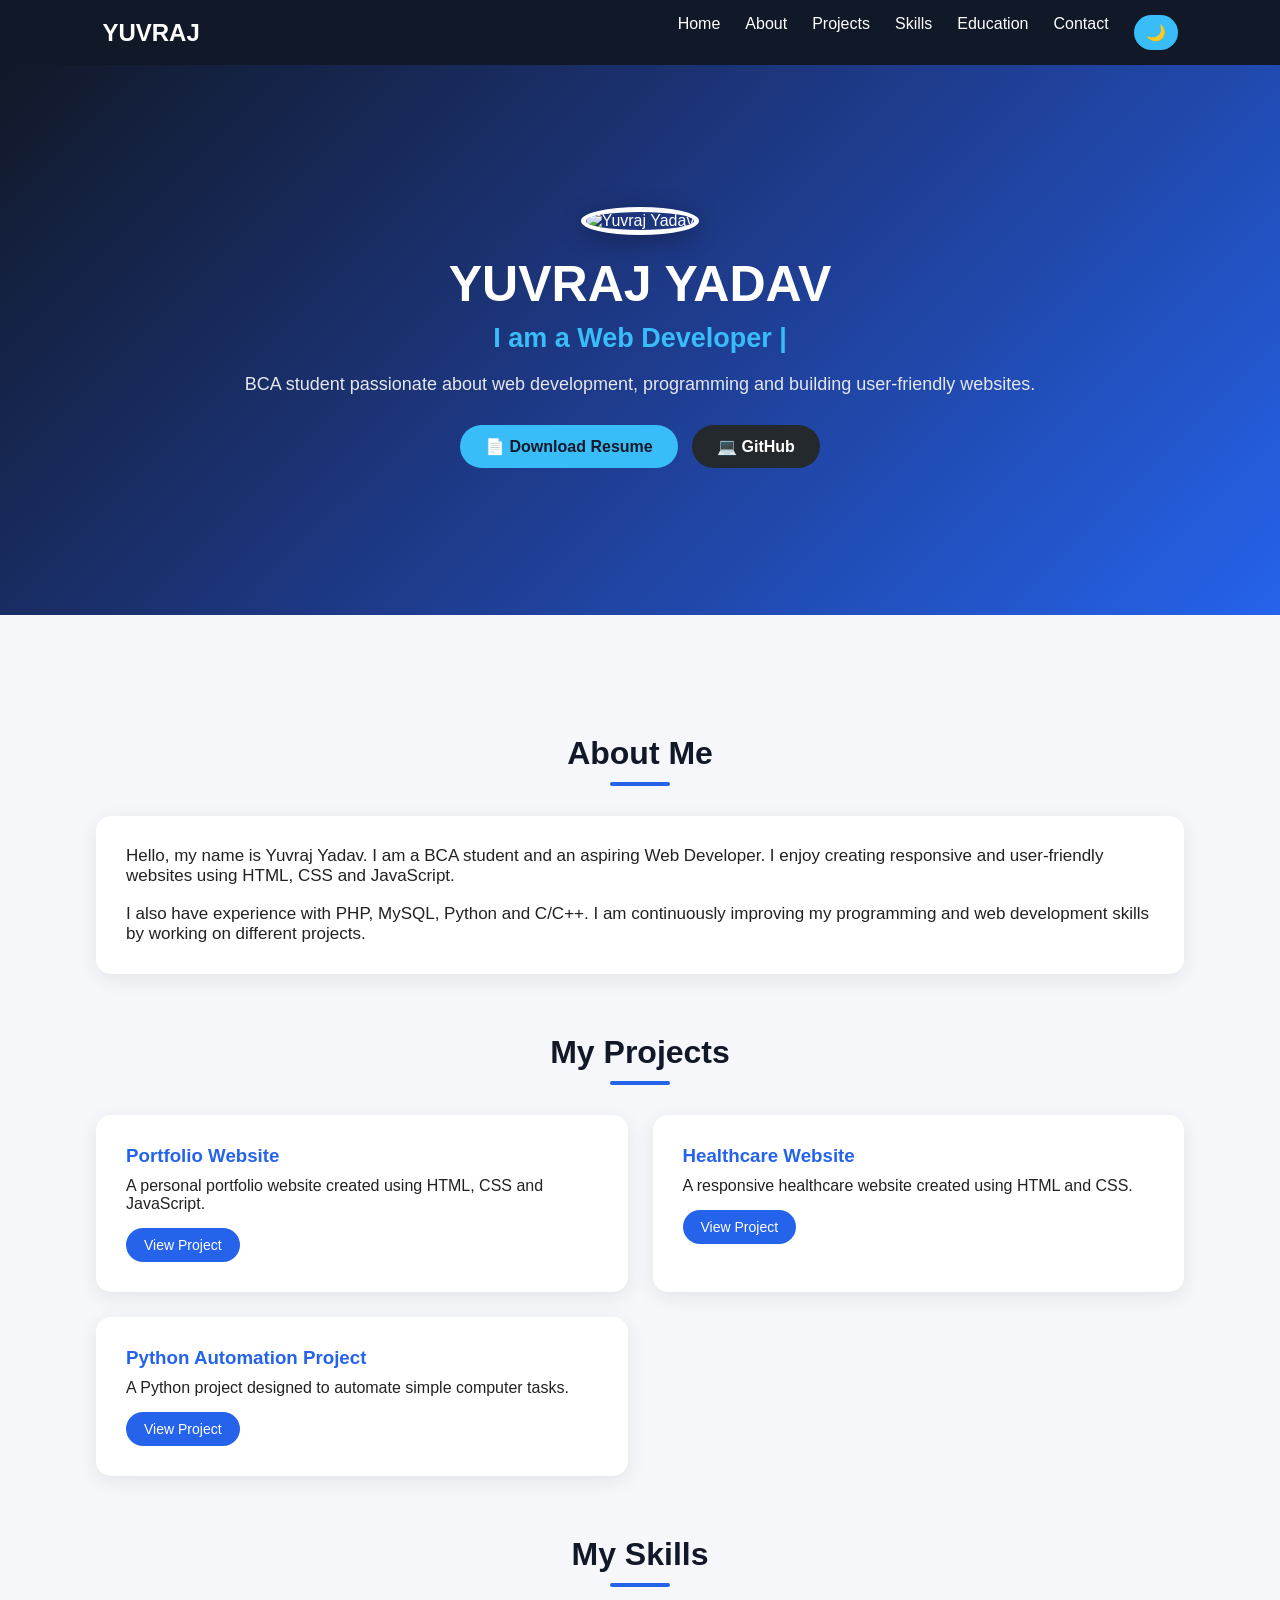
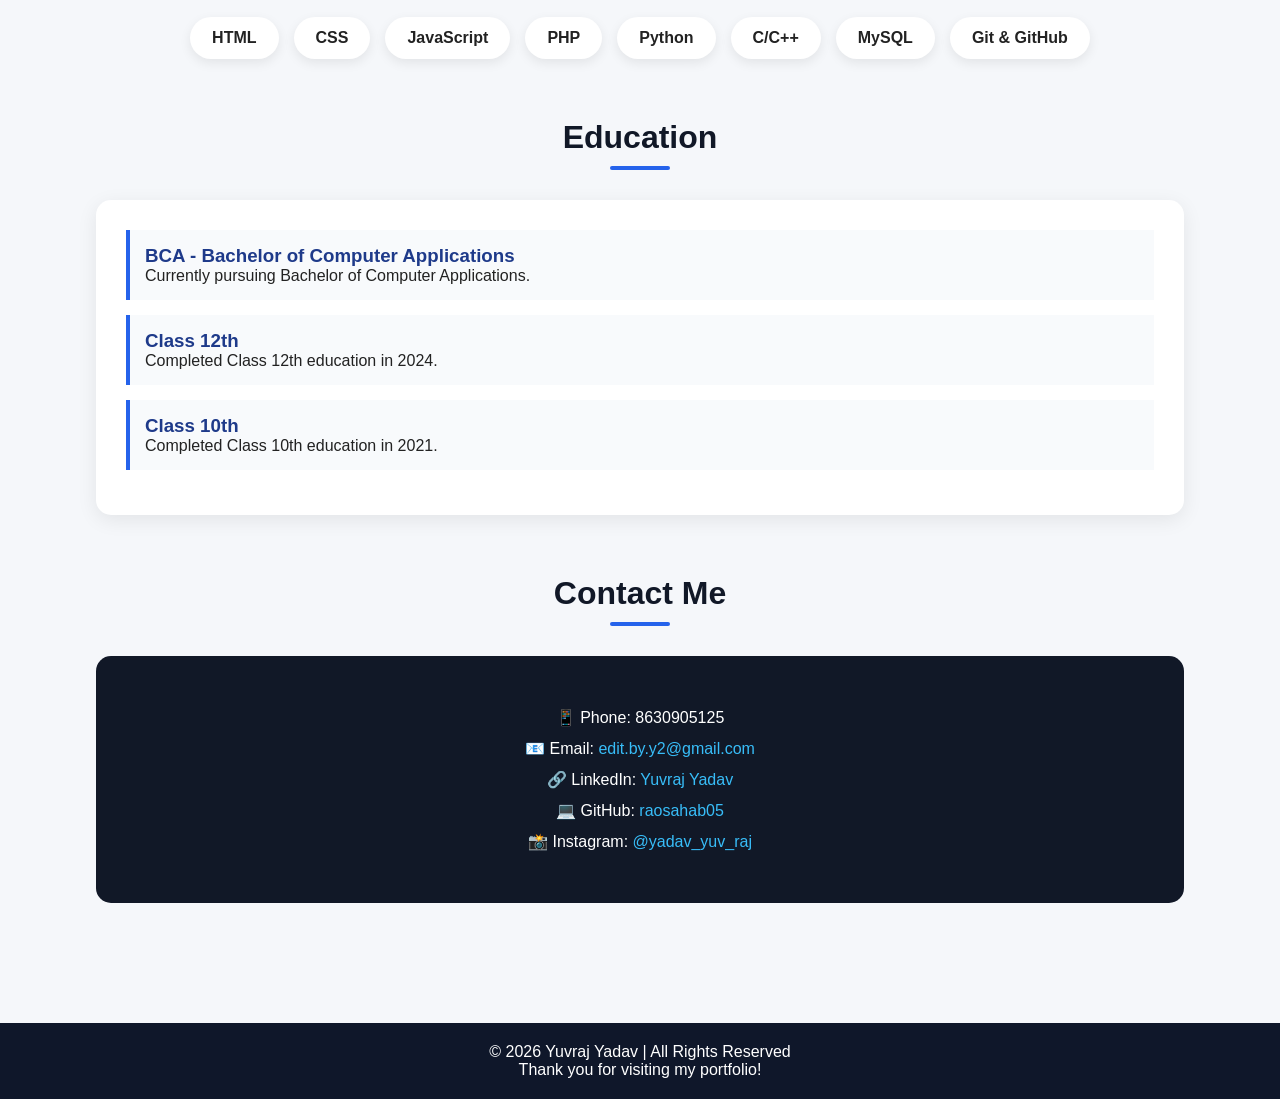
==== Portfolio.html @ 82e4b023 "Add files via upload" ====
<!DOCTYPE html>
<html lang="en">

<head>

    <meta charset="UTF-8">
    <meta name="viewport" content="width=device-width, initial-scale=1.0">
    <title>Yuvraj Yadav | Portfolio</title>
    <style>
        /* ================= BASIC ================= */
        * {
            box-sizing: border-box;
            margin: 0;
            padding: 0;
        }

        html {
            scroll-behavior: smooth;
        }

        body {
            font-family: Arial, Helvetica, sans-serif;
            background-color: #f5f7fa;
            color: #222;
            transition: 0.3s;
        }
        /* ================= DARK MODE ================= */

        body.dark {
            background-color: #111827;
            color: white;
        }

        body.dark .about,
        body.dark .project-card,
        body.dark .education,
        body.dark .skill {
            background-color: #1f2937;
            color: white;
        }

        body.dark .section-title {
            color: white;
        }

        body.dark .education-item {
            background-color: #374151;
        }
        /* ================= NAVBAR ================= */

        nav {
            background-color: #111827;
            color: white;
            padding: 15px 8%;

            display: flex;
            justify-content: space-between;
            align-items: center;

            position: sticky;
            top: 0;
            z-index: 1000;
        }

        .logo {
            font-size: 24px;
            font-weight: bold;
        }

        .nav-links {
            display: flex;
            gap: 25px;
            list-style: none;
        }

        .nav-links a {
            color: white;
            text-decoration: none;
            transition: 0.3s;
        }

        .nav-links a:hover {
            color: #38bdf8;
        }

        #theme-btn {
            background-color: #38bdf8;
            border: none;
            padding: 8px 12px;
            border-radius: 20px;
            cursor: pointer;
            font-size: 16px;
        }

        /* ================= HERO ================= */

        .hero {
            min-height: 550px;
            display: flex;
            justify-content: center;
            align-items: center;
            text-align: center;
            padding: 50px 20px;
            background: linear-gradient(
                135deg,
                #111827,
                #1e3a8a,
                #2563eb
            );

            color: white;
        }

        .hero-content {
            max-width: 800px;
        }

        /* PROFILE PHOTO */

        .profile-img {
            width: 180px;
            height: 180px;
            object-fit:cover;
            border-radius: 50%;
            border: 5px solid rgb(255, 255, 255);
            margin-bottom: 20px;
            box-shadow: 0 5px 25px rgba(0, 0, 0, 0.3);
        }


        .hero h1 {
            font-size: 50px;
            margin-bottom: 10px;
        }

        .hero h2 {
            font-size: 27px;
            color: #38bdf8;
            margin-bottom: 20px;
        }

        .hero p {
            font-size: 18px;
            color: #e5e7eb;
        }
        /* TYPING EFFECT */

        #typing {
            color: #38bdf8;
        }
        #cursor {
            color: #38bdf8;
            animation: blink 0.7s infinite;
        }

        @keyframes blink {

            0% {
                opacity: 1;
            }

            50% {
                opacity: 0;
            }

            100% {
                opacity: 1;
            }

        }
        /* BUTTONS */

        .buttons {
            margin-top: 25px;
        }

        .btn {
            display: inline-block;
            padding: 12px 25px;
            margin: 5px;
            background-color: #38bdf8;
            color: #111827;
            text-decoration: none;
            border-radius: 25px;
            font-weight: bold;
            transition: 0.3s;
        }

        .btn:hover {
            background-color: white;
            transform: translateY(-3px);
        }

        .github-btn {
            background-color: #24292e;
            color: white;
        }
        /* ================= MAIN ================= */

        main {
            width: 85%;
            max-width: 1100px;
            margin: auto;
            padding: 60px 0;
        }
        /* ================= SECTION ================= */

        section {
            margin-bottom: 60px;
        }

        .section-title {
            text-align: center;
            font-size: 32px;
            margin-bottom: 30px;
            color: #111827;
        }

        .section-title::after {
            content: "";
            display: block;
            width: 60px;
            height: 4px;
            background-color: #2563eb;
            margin: 10px auto;
            border-radius: 5px;
        }
        /* ================= ABOUT ================= */

        .about {
            background-color: white;

            padding: 30px;

            border-radius: 15px;

            box-shadow: 0 5px 20px rgba(0, 0, 0, 0.08);

            transition: 0.3s;
        }

        .about p {
            font-size: 17px;
        }
        /* ================= PROJECTS ================= */

        .project-container {

            display: grid;
            grid-template-columns: repeat(2, 1fr);
            gap: 25px;
        }

        .project-card {

            background-color: white;
            padding: 30px;
            border-radius: 15px;
            box-shadow: 0 5px 20px rgba(0, 0, 0, 0.08);
            transition: 0.3s;
        }

        .project-card:hover {
            transform: translateY(-8px);
            box-shadow: 0 10px 25px rgba(0, 0, 0, 0.15);
        }

        .project-card h3 {
            color: #2563eb;
            margin-bottom: 10px;
        }

        .project-btn {
            display: inline-block;
            margin-top: 15px;
            padding: 9px 18px;
            background-color: #2563eb;
            color: white;
            text-decoration: none;
            border-radius: 20px;
            font-size: 14px;
        }

        .project-btn:hover {
            background-color: #1d4ed8;
        }


        /* ================= SKILLS ================= */

        .skills {
            display: flex;
            flex-wrap: wrap;
            justify-content: center;
            gap: 15px;
        }

        .skill {

            background-color: white;

            padding: 12px 22px;

            border-radius: 25px;

            box-shadow: 0 4px 12px rgba(0, 0, 0, 0.08);

            font-weight: bold;

            transition: 0.3s;
        }

        .skill:hover {

            background-color: #2563eb;

            color: white;

            transform: scale(1.05);
        }


        /* ================= EDUCATION ================= */

        .education {

            background-color: white;

            padding: 30px;

            border-radius: 15px;

            box-shadow: 0 5px 20px rgba(0, 0, 0, 0.08);
        }

        .education-item {

            padding: 15px;

            border-left: 4px solid #2563eb;

            margin-bottom: 15px;

            background-color: #f8fafc;
        }

        .education-item h3 {

            color: #1e3a8a;
        }


        /* ================= CONTACT ================= */

        .contact {

            background-color: #111827;

            color: white;

            padding: 40px;

            border-radius: 15px;

            text-align: center;
        }

        .contact p {

            margin: 12px 0;
        }

        .contact a {

            color: #38bdf8;

            text-decoration: none;
        }


        /* ================= FOOTER ================= */

        footer {

            background-color: #0f172a;

            color: white;

            text-align: center;

            padding: 20px;
        }


        /* ================= MOBILE ================= */

        @media (max-width: 700px) {

            nav {

                flex-direction: column;

                gap: 15px;
            }

            .nav-links {

                flex-wrap: wrap;

                justify-content: center;

                gap: 12px;
            }

            .hero h1 {

                font-size: 38px;
            }

            .hero h2 {

                font-size: 22px;
            }

            .project-container {

                grid-template-columns: 1fr;
            }

            main {

                width: 90%;
            }

        }

    </style>

</head>


<body>


    <!-- ================= NAVBAR ================= -->

    <nav>

        <div class="logo">
            YUVRAJ
        </div>

        <ul class="nav-links">

            <li>
                <a href="#home">Home</a>
            </li>

            <li>
                <a href="#about">About</a>
            </li>

            <li>
                <a href="#projects">Projects</a>
            </li>

            <li>
                <a href="#skills">Skills</a>
            </li>

            <li>
                <a href="#education">Education</a>
            </li>

            <li>
                <a href="#contact">Contact</a>
            </li>

            <li>
                <button id="theme-btn" onclick="changeTheme()">
                    🌙
                </button>
            </li>

        </ul>

    </nav>

    <!-- ================= HERO ================= -->

    <section class="hero" id="home">

        <div class="hero-content">


            <!-- PROFILE PHOTO -->

            <img
                src="profile.jpeg"
                alt="Yuvraj Yadav"
                class="profile-img"
            >

            <h1>
                YUVRAJ YADAV
            </h1>


            <!-- TYPING EFFECT -->

            <h2>
                I am a
                <span id="typing"></span>
                <span id="cursor">|</span>
            </h2>


            <p>

                BCA student passionate about web development,
                programming and building user-friendly websites.

            </p>


            <!-- BUTTONS -->

            <div class="buttons">

                <a href="Yuvraj_ATS_Resume.pdf"
                   download
                   class="btn">

                    📄 Download Resume

                </a>


                <a
                    href="https://github.com/raosahab05"
                    target="_blank"
                    class="btn github-btn">

                    💻 GitHub

                </a>

            </div>

        </div>

    </section>

    <main>


        <!-- ================= ABOUT ================= -->

        <section id="about">

            <h2 class="section-title">
                About Me
            </h2>

            <div class="about">

                <p>

                    Hello, my name is Yuvraj Yadav.
                    I am a BCA student and an aspiring Web Developer.

                    I enjoy creating responsive and user-friendly
                    websites using HTML, CSS and JavaScript.

                </p>

                <br>

                <p>

                    I also have experience with PHP, MySQL,
                    Python and C/C++. I am continuously improving
                    my programming and web development skills
                    by working on different projects.

                </p>

            </div>

        </section>



        <!-- ================= PROJECTS ================= -->

        <section id="projects">

            <h2 class="section-title">
                My Projects
            </h2>


            <div class="project-container">


                <!-- PROJECT 1 -->

                <div class="project-card">

                    <h3>
                        Portfolio Website
                    </h3>

                    <p>

                        A personal portfolio website created
                        using HTML, CSS and JavaScript.

                    </p>

                    <a
                        href="#"
                        class="project-btn">

                        View Project

                    </a>

                </div>

                <!-- PROJECT 2 -->

                <div class="project-card">

                    <h3>
                        Healthcare Website
                    </h3>

                    <p>

                        A responsive healthcare website created
                        using HTML and CSS.

                    </p>

                    <a
                        href="#"
                        class="project-btn">

                        View Project

                    </a>

                </div>

                <!-- PROJECT 3 -->

                <div class="project-card">

                    <h3>
                        Python Automation Project
                    </h3>

                    <p>

                        A Python project designed to automate
                        simple computer tasks.

                    </p>

                    <a
                        href="#"
                        class="project-btn">

                        View Project

                    </a>

                </div>

            </div>

        </section>

        <!-- ================= SKILLS ================= -->

        <section id="skills">

            <h2 class="section-title">
                My Skills
            </h2>

            <div class="skills">

                <div class="skill">
                    HTML
                </div>

                <div class="skill">
                    CSS
                </div>

                <div class="skill">
                    JavaScript
                </div>

                <div class="skill">
                    PHP
                </div>

                <div class="skill">
                    Python
                </div>

                <div class="skill">
                    C/C++
                </div>

                <div class="skill">
                    MySQL
                </div>

                <div class="skill">
                    Git & GitHub
                </div>

            </div>

        </section>

        <!-- ================= EDUCATION ================= -->

        <section id="education">

            <h2 class="section-title">
                Education
            </h2>

            <div class="education">


                <div class="education-item">

                    <h3>
                        BCA - Bachelor of Computer Applications
                    </h3>

                    <p>
                        Currently pursuing Bachelor of Computer Applications.
                    </p>

                </div>


                <div class="education-item">

                    <h3>
                        Class 12th
                    </h3>

                    <p>
                        Completed Class 12th education in 2024.
                    </p>

                </div>

                <div class="education-item">

                    <h3>
                        Class 10th
                    </h3>

                    <p>
                        Completed Class 10th education in 2021.
                    </p>

                </div>

            </div>

        </section>

        <!-- ================= CONTACT ================= -->

        <section id="contact">

            <h2 class="section-title">
                Contact Me
            </h2>


            <div class="contact">

                <p>
                    📱 Phone:
                    8630905125
                </p>


                <p>

                    📧 Email:

                    <a href="mailto:edit.by.y2@gmail.com">

                        edit.by.y2@gmail.com

                    </a>

                </p>


                <p>

                    🔗 LinkedIn:

                    <a
                        href="https://www.linkedin.com/in/yuvraj-yadav-483111361/"
                        target="_blank">

                        Yuvraj Yadav

                    </a>

                </p>


                <p>

                    💻 GitHub:

                    <a
                        href="https://github.com/raosahab05"
                        target="_blank">

                        raosahab05

                    </a>

                </p>

                <p>

                    📸 Instagram:

                    <a
                        href="https://www.instagram.com/yadav_yuv_raj/"
                        target="_blank">

                        @yadav_yuv_raj

                    </a>

                </p>

            </div>

        </section>

    </main>

    <!-- ================= FOOTER ================= -->

    <footer>

        <p>
            © 2026 Yuvraj Yadav | All Rights Reserved
        </p>

        <p>
            Thank you for visiting my portfolio!
        </p>

    </footer>

    <!-- ================= JAVASCRIPT ================= -->

    <script>

        /* ---------- TYPING EFFECT ---------- */
        const words = [
            "Web Developer",
            "Frontend Developer",
            "BCA Student",
            "Programmer"
        ];

        let wordIndex = 0;
        let charIndex = 0;
        let deleting = false;
        function typeEffect() 
        {
            const typing = document.getElementById("typing");
            const currentWord = words[wordIndex];
            if (deleting) {
                typing.textContent =
                    currentWord.substring(0, charIndex - 1);

                charIndex--;
            } else {
                typing.textContent =
                    currentWord.substring(0, charIndex + 1);
                charIndex++;
            }
            let speed = deleting ? 70 : 120;
            if (!deleting && charIndex === currentWord.length) {
                speed = 1500;
                deleting = true;
            }
            else if (deleting && charIndex === 0) {
                deleting = false;
                wordIndex++;
                if (wordIndex === words.length) {
                    wordIndex = 0;
                }
                speed = 500;
            }
            setTimeout(typeEffect, speed);
        }

        typeEffect();
        /* ---------- DARK / LIGHT MODE ---------- */
        function changeTheme() {
            document.body.classList.toggle("dark");

            const button =
                document.getElementById("theme-btn");
            if (document.body.classList.contains("dark")) {
                button.innerHTML = "☀️";
            }
            else {
                button.innerHTML = "🌙";
            }
        }
    </script>
</body>
</html>
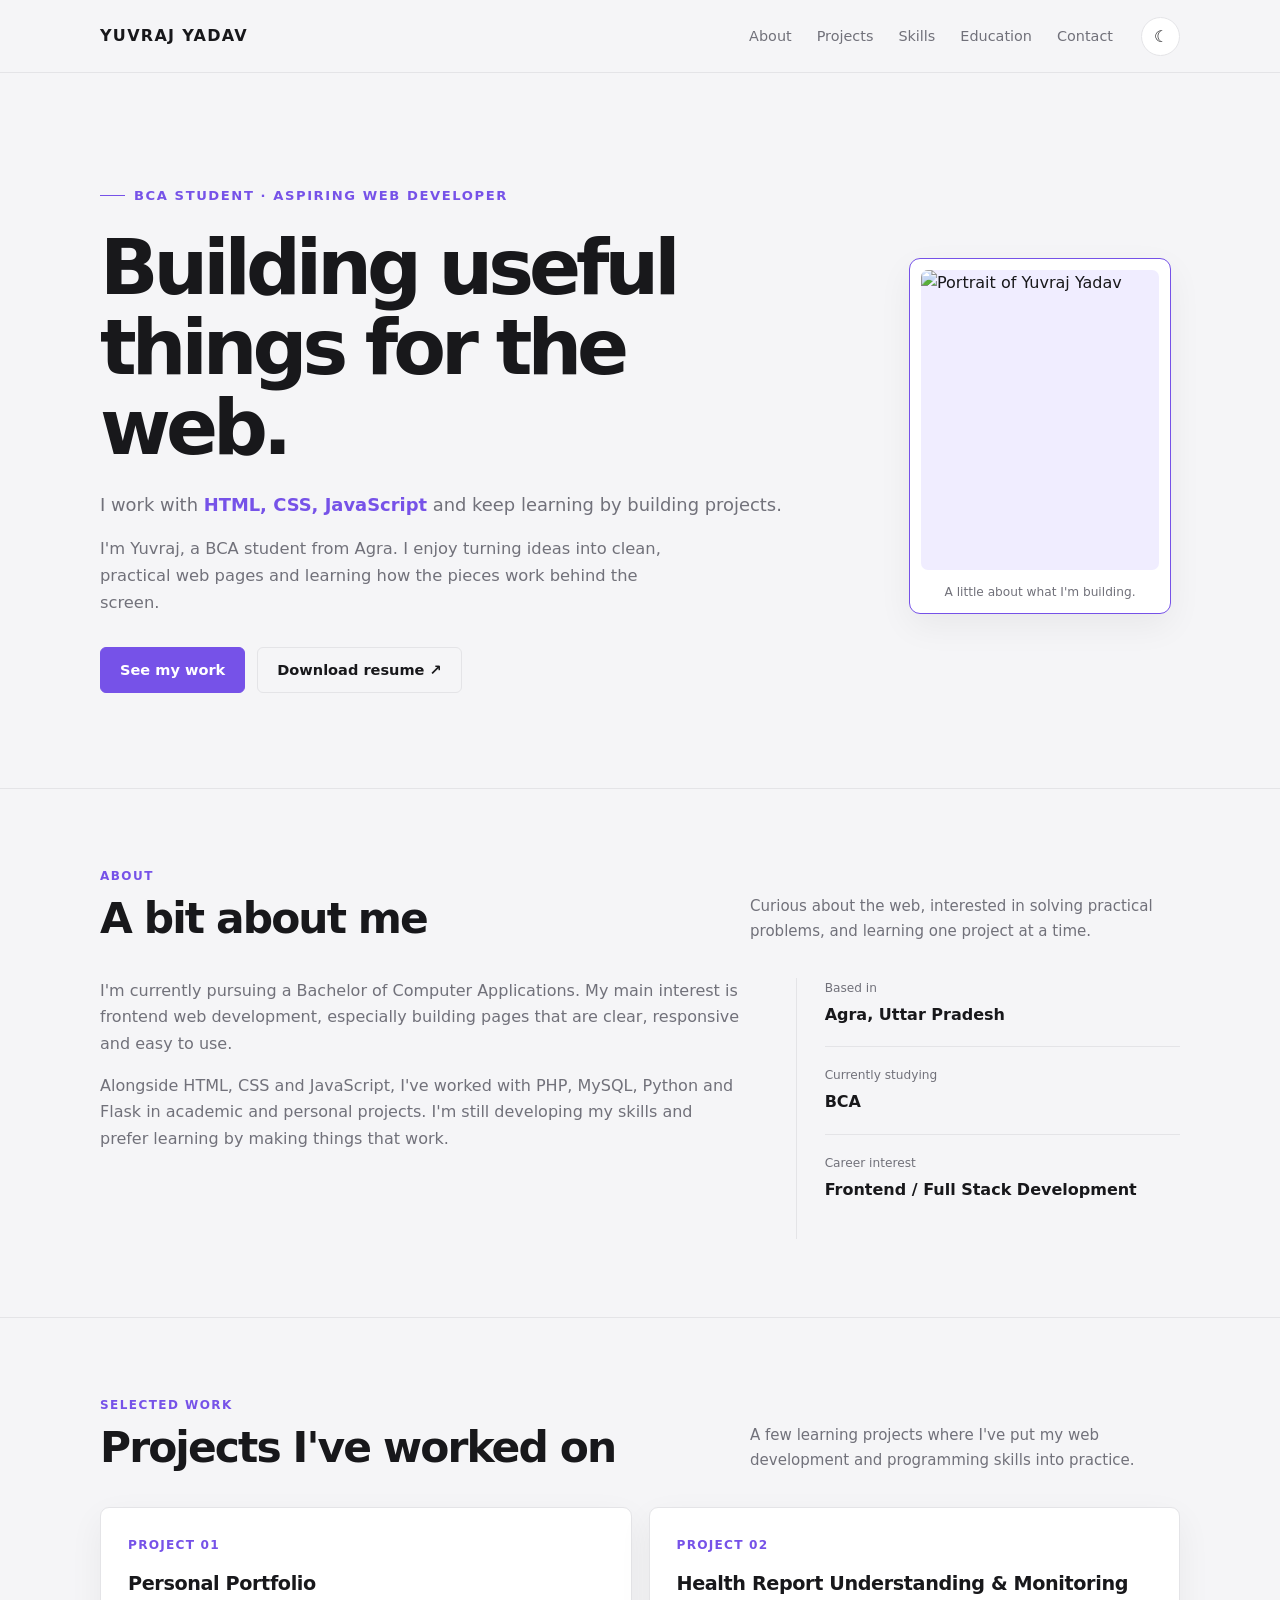
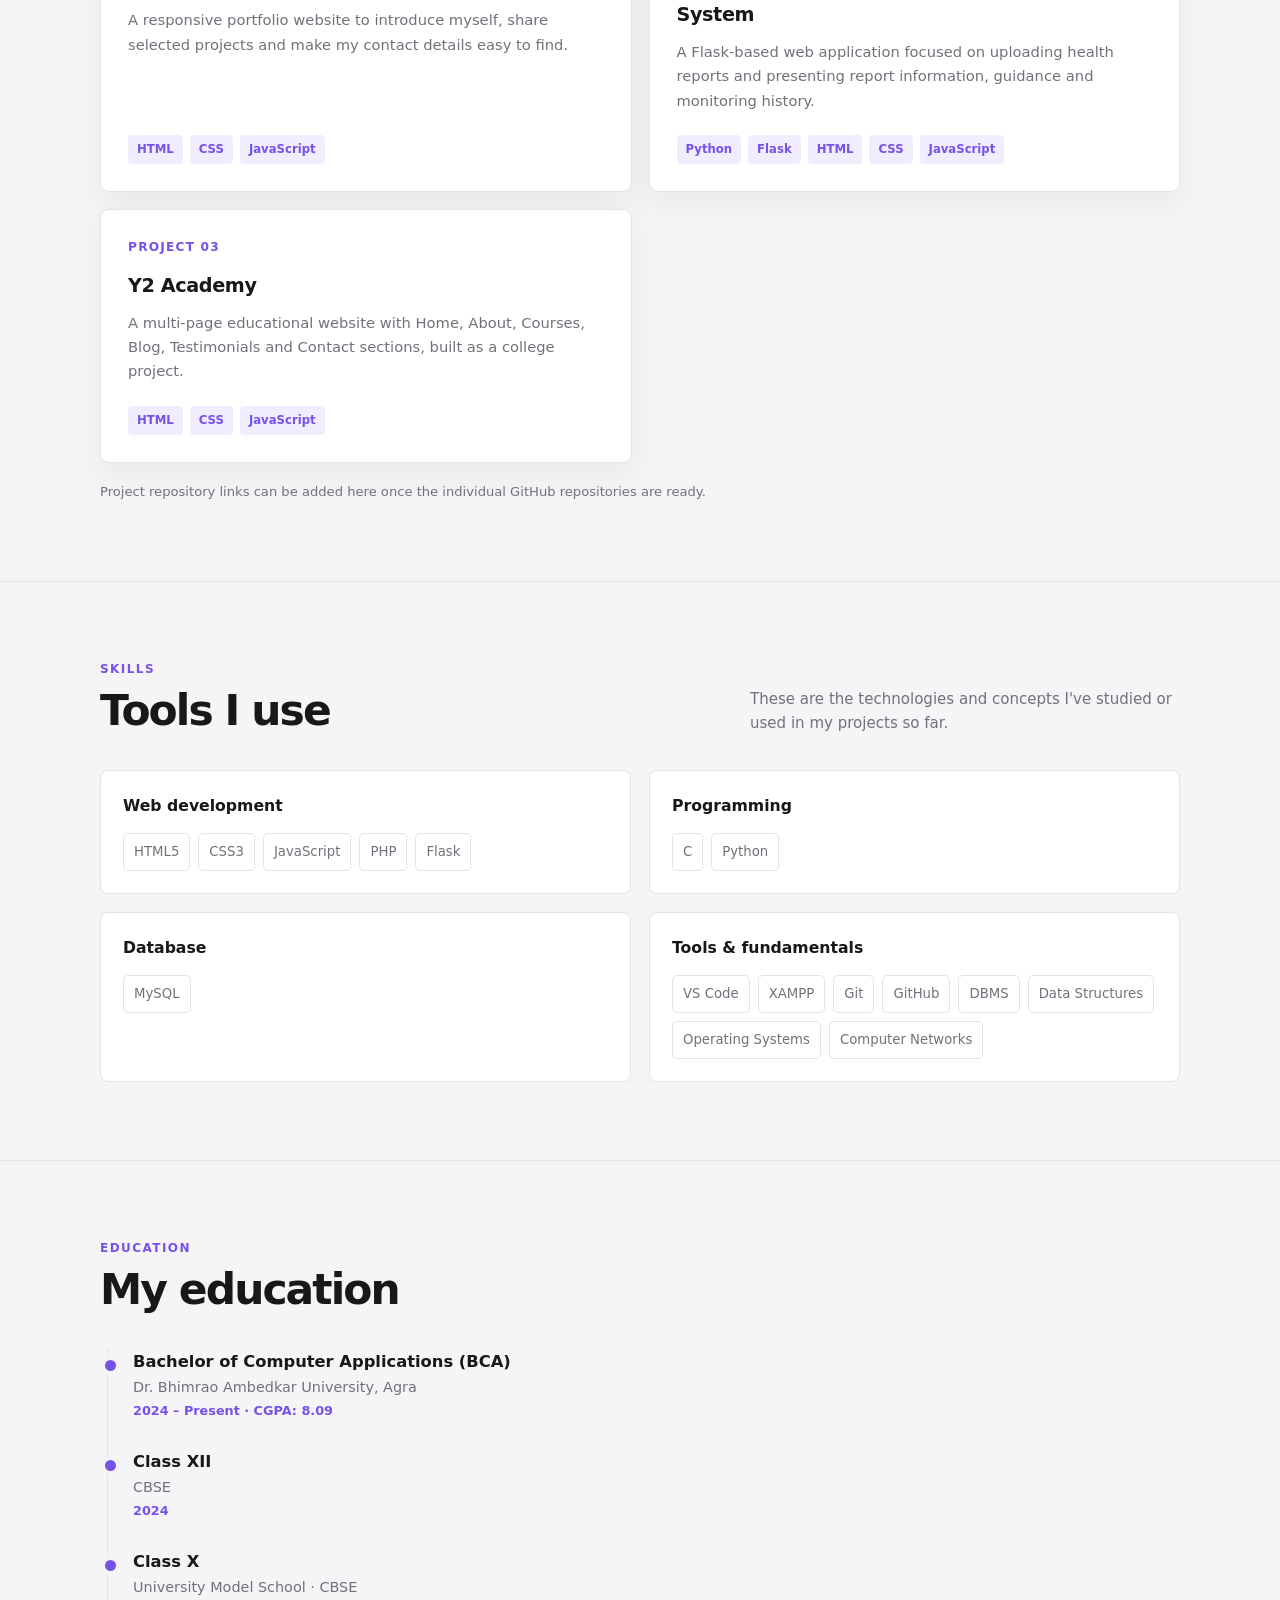
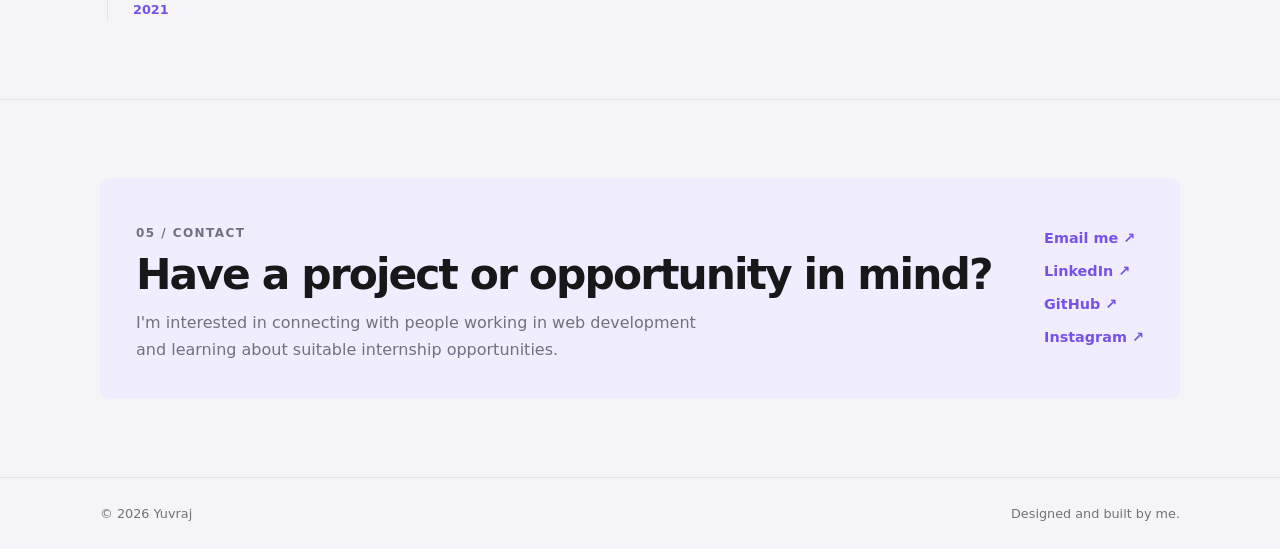
==== commit e07abe21: "Update index.html" ====
--- a/Portfolio.html
+++ b/Portfolio.html
@@ -1,937 +1,393 @@
 <!DOCTYPE html>
 <html lang="en">
-
 <head>
-
-    <meta charset="UTF-8">
-    <meta name="viewport" content="width=device-width, initial-scale=1.0">
-    <title>Yuvraj Yadav | Portfolio</title>
-    <style>
-        /* ================= BASIC ================= */
-        * {
-            box-sizing: border-box;
-            margin: 0;
-            padding: 0;
-        }
-
-        html {
-            scroll-behavior: smooth;
-        }
-
-        body {
-            font-family: Arial, Helvetica, sans-serif;
-            background-color: #f5f7fa;
-            color: #222;
-            transition: 0.3s;
-        }
-        /* ================= DARK MODE ================= */
-
-        body.dark {
-            background-color: #111827;
-            color: white;
-        }
-
-        body.dark .about,
-        body.dark .project-card,
-        body.dark .education,
-        body.dark .skill {
-            background-color: #1f2937;
-            color: white;
-        }
-
-        body.dark .section-title {
-            color: white;
-        }
-
-        body.dark .education-item {
-            background-color: #374151;
-        }
-        /* ================= NAVBAR ================= */
-
-        nav {
-            background-color: #111827;
-            color: white;
-            padding: 15px 8%;
-
-            display: flex;
-            justify-content: space-between;
-            align-items: center;
-
-            position: sticky;
-            top: 0;
-            z-index: 1000;
-        }
-
-        .logo {
-            font-size: 24px;
-            font-weight: bold;
-        }
-
-        .nav-links {
-            display: flex;
-            gap: 25px;
-            list-style: none;
-        }
-
-        .nav-links a {
-            color: white;
-            text-decoration: none;
-            transition: 0.3s;
-        }
-
-        .nav-links a:hover {
-            color: #38bdf8;
-        }
-
-        #theme-btn {
-            background-color: #38bdf8;
-            border: none;
-            padding: 8px 12px;
-            border-radius: 20px;
-            cursor: pointer;
-            font-size: 16px;
-        }
-
-        /* ================= HERO ================= */
-
-        .hero {
-            min-height: 550px;
-            display: flex;
-            justify-content: center;
-            align-items: center;
-            text-align: center;
-            padding: 50px 20px;
-            background: linear-gradient(
-                135deg,
-                #111827,
-                #1e3a8a,
-                #2563eb
-            );
-
-            color: white;
-        }
-
-        .hero-content {
-            max-width: 800px;
-        }
-
-        /* PROFILE PHOTO */
-
-        .profile-img {
-            width: 180px;
-            height: 180px;
-            object-fit:cover;
-            border-radius: 50%;
-            border: 5px solid rgb(255, 255, 255);
-            margin-bottom: 20px;
-            box-shadow: 0 5px 25px rgba(0, 0, 0, 0.3);
-        }
-
-
-        .hero h1 {
-            font-size: 50px;
-            margin-bottom: 10px;
-        }
-
-        .hero h2 {
-            font-size: 27px;
-            color: #38bdf8;
-            margin-bottom: 20px;
-        }
-
-        .hero p {
-            font-size: 18px;
-            color: #e5e7eb;
-        }
-        /* TYPING EFFECT */
-
-        #typing {
-            color: #38bdf8;
-        }
-        #cursor {
-            color: #38bdf8;
-            animation: blink 0.7s infinite;
-        }
-
-        @keyframes blink {
-
-            0% {
-                opacity: 1;
-            }
-
-            50% {
-                opacity: 0;
-            }
-
-            100% {
-                opacity: 1;
-            }
-
-        }
-        /* BUTTONS */
-
-        .buttons {
-            margin-top: 25px;
-        }
-
-        .btn {
-            display: inline-block;
-            padding: 12px 25px;
-            margin: 5px;
-            background-color: #38bdf8;
-            color: #111827;
-            text-decoration: none;
-            border-radius: 25px;
-            font-weight: bold;
-            transition: 0.3s;
-        }
-
-        .btn:hover {
-            background-color: white;
-            transform: translateY(-3px);
-        }
-
-        .github-btn {
-            background-color: #24292e;
-            color: white;
-        }
-        /* ================= MAIN ================= */
-
-        main {
-            width: 85%;
-            max-width: 1100px;
-            margin: auto;
-            padding: 60px 0;
-        }
-        /* ================= SECTION ================= */
-
-        section {
-            margin-bottom: 60px;
-        }
-
-        .section-title {
-            text-align: center;
-            font-size: 32px;
-            margin-bottom: 30px;
-            color: #111827;
-        }
-
-        .section-title::after {
-            content: "";
-            display: block;
-            width: 60px;
-            height: 4px;
-            background-color: #2563eb;
-            margin: 10px auto;
-            border-radius: 5px;
-        }
-        /* ================= ABOUT ================= */
-
-        .about {
-            background-color: white;
-
-            padding: 30px;
-
-            border-radius: 15px;
-
-            box-shadow: 0 5px 20px rgba(0, 0, 0, 0.08);
-
-            transition: 0.3s;
-        }
-
-        .about p {
-            font-size: 17px;
-        }
-        /* ================= PROJECTS ================= */
-
-        .project-container {
-
-            display: grid;
-            grid-template-columns: repeat(2, 1fr);
-            gap: 25px;
-        }
-
-        .project-card {
-
-            background-color: white;
-            padding: 30px;
-            border-radius: 15px;
-            box-shadow: 0 5px 20px rgba(0, 0, 0, 0.08);
-            transition: 0.3s;
-        }
-
-        .project-card:hover {
-            transform: translateY(-8px);
-            box-shadow: 0 10px 25px rgba(0, 0, 0, 0.15);
-        }
-
-        .project-card h3 {
-            color: #2563eb;
-            margin-bottom: 10px;
-        }
-
-        .project-btn {
-            display: inline-block;
-            margin-top: 15px;
-            padding: 9px 18px;
-            background-color: #2563eb;
-            color: white;
-            text-decoration: none;
-            border-radius: 20px;
-            font-size: 14px;
-        }
-
-        .project-btn:hover {
-            background-color: #1d4ed8;
-        }
-
-
-        /* ================= SKILLS ================= */
-
-        .skills {
-            display: flex;
-            flex-wrap: wrap;
-            justify-content: center;
-            gap: 15px;
-        }
-
-        .skill {
-
-            background-color: white;
-
-            padding: 12px 22px;
-
-            border-radius: 25px;
-
-            box-shadow: 0 4px 12px rgba(0, 0, 0, 0.08);
-
-            font-weight: bold;
-
-            transition: 0.3s;
-        }
-
-        .skill:hover {
-
-            background-color: #2563eb;
-
-            color: white;
-
-            transform: scale(1.05);
-        }
-
-
-        /* ================= EDUCATION ================= */
-
-        .education {
-
-            background-color: white;
-
-            padding: 30px;
-
-            border-radius: 15px;
-
-            box-shadow: 0 5px 20px rgba(0, 0, 0, 0.08);
-        }
-
-        .education-item {
-
-            padding: 15px;
-
-            border-left: 4px solid #2563eb;
-
-            margin-bottom: 15px;
-
-            background-color: #f8fafc;
-        }
-
-        .education-item h3 {
-
-            color: #1e3a8a;
-        }
-
-
-        /* ================= CONTACT ================= */
-
-        .contact {
-
-            background-color: #111827;
-
-            color: white;
-
-            padding: 40px;
-
-            border-radius: 15px;
-
-            text-align: center;
-        }
-
-        .contact p {
-
-            margin: 12px 0;
-        }
-
-        .contact a {
-
-            color: #38bdf8;
-
-            text-decoration: none;
-        }
-
-
-        /* ================= FOOTER ================= */
-
-        footer {
-
-            background-color: #0f172a;
-
-            color: white;
-
-            text-align: center;
-
-            padding: 20px;
-        }
-
-
-        /* ================= MOBILE ================= */
-
-        @media (max-width: 700px) {
-
-            nav {
-
-                flex-direction: column;
-
-                gap: 15px;
-            }
-
-            .nav-links {
-
-                flex-wrap: wrap;
-
-                justify-content: center;
-
-                gap: 12px;
-            }
-
-            .hero h1 {
-
-                font-size: 38px;
-            }
-
-            .hero h2 {
-
-                font-size: 22px;
-            }
-
-            .project-container {
-
-                grid-template-columns: 1fr;
-            }
-
-            main {
-
-                width: 90%;
-            }
-
-        }
-
-    </style>
-
+  <meta charset="UTF-8">
+  <meta name="viewport" content="width=device-width, initial-scale=1.0">
+  <meta name="description" content="Portfolio of Yuvraj Yadav, a BCA student and aspiring web developer.">
+  <title>Yuvraj Yadav | Web Developer</title>
+  <style>
+    :root {
+      --bg: #f5f5f7;
+      --surface: #ffffff;
+      --text: #18181b;
+      --muted: #71717a;
+      --line: #e4e4e7;
+      --accent: #7652e8;
+      --accent-soft: #f0edff;
+      --nav: rgba(245, 245, 247, .92);
+      --shadow: 0 12px 35px rgba(24, 24, 27, .055);
+    }
+
+    body.dark {
+      --bg: #111114;
+      --surface: #1b1b20;
+      --text: #f4f4f5;
+      --muted: #a1a1aa;
+      --line: #303036;
+      --accent: #a78bfa;
+      --accent-soft: #29213d;
+      --nav: rgba(17, 17, 20, .92);
+      --shadow: 0 12px 35px rgba(0, 0, 0, .24);
+    }
+
+    * { box-sizing: border-box; margin: 0; padding: 0; }
+    html { scroll-behavior: smooth; scroll-padding-top: 90px; }
+    body {
+      font-family: Inter, ui-sans-serif, system-ui, -apple-system, BlinkMacSystemFont, "Segoe UI", sans-serif;
+      background: var(--bg);
+      color: var(--text);
+      line-height: 1.65;
+      transition: background .25s ease, color .25s ease;
+    }
+    a { color: inherit; }
+    .container { width: min(1080px, calc(100% - 44px)); margin: 0 auto; }
+
+    .site-header {
+      position: sticky; top: 0; z-index: 20;
+      background: var(--nav); backdrop-filter: blur(14px);
+      border-bottom: 1px solid var(--line);
+    }
+    nav {
+      min-height: 72px; display: flex; align-items: center;
+      justify-content: space-between; gap: 24px;
+    }
+    .brand {
+      font-size: 1rem; font-weight: 800; letter-spacing: .08em;
+      text-decoration: none;
+    }
+    .nav-right { display: flex; align-items: center; gap: 28px; }
+    .nav-links { display: flex; align-items: center; gap: 25px; list-style: none; }
+    .nav-links a {
+      color: var(--muted); text-decoration: none; font-size: .9rem;
+      transition: color .2s ease;
+    }
+    .nav-links a:hover, .nav-links a:focus-visible { color: var(--accent); }
+    .theme-toggle {
+      border: 1px solid var(--line); background: var(--surface); color: var(--text);
+      border-radius: 999px; width: 39px; height: 39px; cursor: pointer;
+      font-size: 1rem;
+    }
+    .menu-toggle { display: none; }
+
+    .hero { padding: 105px 0 95px; }
+    .hero-layout {
+      display: grid; grid-template-columns: minmax(0, 1fr) 280px;
+      align-items: center; gap: 48px;
+    }
+    .eyebrow {
+      display: inline-flex; align-items: center; gap: 9px;
+      color: var(--accent); font-size: .82rem; font-weight: 700;
+      letter-spacing: .12em; text-transform: uppercase; margin-bottom: 22px;
+    }
+    .eyebrow::before { content: ""; width: 25px; height: 1px; background: currentColor; }
+    h1 {
+      max-width: 720px; font-size: clamp(2.7rem, 6vw, 5rem);
+      line-height: 1.04; letter-spacing: -.065em; font-weight: 750;
+    }
+    .hero-role { margin-top: 22px; color: var(--muted); font-size: 1.12rem; }
+    .hero-role span { color: var(--accent); font-weight: 700; }
+    .hero-copy { max-width: 590px; margin-top: 17px; color: var(--muted); font-size: 1.02rem; }
+    .hero-actions { display: flex; flex-wrap: wrap; gap: 12px; margin-top: 30px; }
+    .button {
+      display: inline-flex; align-items: center; justify-content: center;
+      min-height: 46px; padding: 0 19px; border-radius: 6px;
+      border: 1px solid var(--accent); background: var(--accent);
+      color: #fff; text-decoration: none; font-weight: 650; font-size: .91rem;
+      transition: transform .2s ease, background .2s ease;
+    }
+    .button:hover { transform: translateY(-2px); }
+    .button.secondary { background: transparent; color: var(--text); border-color: var(--line); }
+    .portrait-wrap {
+      justify-self: center; align-self: center; position: relative; width: 262px;
+      padding: 11px; border: 1px solid var(--accent); border-radius: 11px;
+      background: var(--surface); box-shadow: var(--shadow);
+    }
+    .portrait-wrap::after { content: none; }
+    .profile-img {
+      display: block; width: 100%; height: 300px; object-fit: cover;
+      object-position: center top; border-radius: 7px; background: var(--accent-soft);
+    }
+    .photo-note { color: var(--muted); font-size: .76rem; margin-top: 12px; text-align: center; }
+
+    .section { padding: 78px 0; border-top: 1px solid var(--line); }
+    .section-heading {
+      display: flex; justify-content: space-between; align-items: end;
+      gap: 24px; margin-bottom: 34px;
+    }
+    .section-kicker {
+      color: var(--accent); text-transform: uppercase; letter-spacing: .12em;
+      font-size: .75rem; font-weight: 750; margin-bottom: 8px;
+    }
+    h2 { font-size: clamp(1.9rem, 4vw, 2.65rem); line-height: 1.15; letter-spacing: -.045em; }
+    .section-intro { max-width: 430px; color: var(--muted); font-size: .94rem; }
+    .about-grid { display: grid; grid-template-columns: 1.25fr .75fr; gap: 55px; }
+    .about-copy p { color: var(--muted); margin-bottom: 16px; }
+    .quick-facts { border-left: 1px solid var(--line); padding-left: 28px; }
+    .fact { padding: 0 0 18px; margin-bottom: 18px; border-bottom: 1px solid var(--line); }
+    .fact:last-child { border-bottom: 0; }
+    .fact-label { display: block; color: var(--muted); font-size: .76rem; margin-bottom: 4px; }
+    .fact-value { font-weight: 650; }
+
+    .project-grid { display: grid; grid-template-columns: repeat(2, 1fr); gap: 17px; }
+    .project-card {
+      padding: 27px; background: var(--surface); border: 1px solid var(--line);
+      border-radius: 9px; box-shadow: var(--shadow); min-height: 225px;
+      display: flex; flex-direction: column;
+    }
+    .project-number { color: var(--accent); font-size: .76rem; font-weight: 750; letter-spacing: .1em; }
+    .project-card h3 { font-size: 1.2rem; margin: 13px 0 9px; letter-spacing: -.02em; }
+    .project-card p { color: var(--muted); font-size: .92rem; }
+    .tags { display: flex; flex-wrap: wrap; gap: 7px; margin-top: auto; padding-top: 22px; }
+    .tag {
+      background: var(--accent-soft); color: var(--accent); border-radius: 4px;
+      padding: 5px 9px; font-size: .73rem; font-weight: 650;
+    }
+    .project-footnote { color: var(--muted); font-size: .82rem; margin-top: 18px; }
+
+    .skills-layout { display: grid; grid-template-columns: repeat(2, 1fr); gap: 18px; }
+    .skill-group { background: var(--surface); border: 1px solid var(--line); border-radius: 8px; padding: 22px; }
+    .skill-group h3 { font-size: .98rem; margin-bottom: 14px; }
+    .skill-list { display: flex; flex-wrap: wrap; gap: 8px; }
+    .skill-item {
+      border: 1px solid var(--line); border-radius: 5px;
+      padding: 7px 10px; color: var(--muted); font-size: .83rem;
+    }
+
+    .education-list { border-left: 1px solid var(--line); margin-left: 7px; padding-left: 25px; }
+    .education-item { position: relative; padding: 0 0 28px; }
+    .education-item:last-child { padding-bottom: 0; }
+    .education-item::before {
+      content: ""; position: absolute; left: -31px; top: 8px;
+      width: 11px; height: 11px; border-radius: 50%;
+      background: var(--accent); border: 3px solid var(--bg);
+    }
+    .education-item h3 { font-size: 1.02rem; }
+    .education-item p { color: var(--muted); font-size: .9rem; }
+    .education-meta { color: var(--accent) !important; font-size: .8rem !important; font-weight: 650; }
+
+    .contact-panel {
+      display: grid; grid-template-columns: 1fr auto; align-items: center; gap: 30px;
+      background: var(--accent-soft); border-radius: 10px; padding: 36px;
+    }
+    .contact-panel p { color: var(--muted); max-width: 560px; margin-top: 10px; }
+    .contact-links { display: flex; flex-direction: column; gap: 9px; align-items: flex-start; }
+    .contact-links a { color: var(--accent); font-weight: 650; text-decoration: none; font-size: .9rem; }
+    .contact-links a:hover { text-decoration: underline; }
+    footer { border-top: 1px solid var(--line); padding: 25px 0; color: var(--muted); font-size: .8rem; }
+    .footer-inner { display: flex; justify-content: space-between; gap: 15px; flex-wrap: wrap; }
+
+    @media (max-width: 760px) {
+      .hero { padding: 72px 0 65px; }
+      .hero-layout { grid-template-columns: 1fr; gap: 40px; }
+      .portrait-wrap { justify-self: start; margin: 0 0 0 12px; width: min(262px, calc(100% - 12px)); }
+      .profile-img { width: 100%; height: 230px; }
+      .photo-note { text-align: left; }
+      .nav-right { gap: 12px; }
+      .nav-links { gap: 13px; flex-wrap: wrap; justify-content: flex-end; }
+      .nav-links a { font-size: .8rem; }
+      .about-grid { grid-template-columns: 1fr; gap: 25px; }
+      .quick-facts { border-left: 0; border-top: 1px solid var(--line); padding: 22px 0 0; }
+      .section-heading { display: block; }
+      .section-intro { margin-top: 13px; }
+      .contact-panel { grid-template-columns: 1fr; }
+      .contact-links { flex-direction: row; flex-wrap: wrap; gap: 15px; }
+    }
+    @media (max-width: 520px) {
+      .container { width: min(100% - 32px, 1080px); }
+      nav { min-height: 65px; align-items: flex-start; padding: 15px 0; }
+      .nav-right { align-items: flex-start; }
+      .nav-links { max-width: 245px; gap: 7px 12px; }
+      .nav-links a { font-size: .74rem; }
+      .theme-toggle { flex: 0 0 36px; width: 36px; height: 36px; }
+      .hero { padding-top: 60px; }
+      .project-grid, .skills-layout { grid-template-columns: 1fr; }
+      .project-card { min-height: 205px; }
+      .section { padding: 60px 0; }
+      .contact-panel { padding: 25px; }
+      .footer-inner { display: block; }
+      .footer-inner span { display: block; margin-top: 5px; }
+    }
+    @media (prefers-reduced-motion: reduce) {
+      html { scroll-behavior: auto; }
+      *, *::before, *::after { transition-duration: .01ms !important; }
+    }
+  </style>
 </head>
-
-
 <body>
-
-
-    <!-- ================= NAVBAR ================= -->
-
-    <nav>
-
-        <div class="logo">
-            YUVRAJ
-        </div>
-
+  <header class="site-header">
+    <nav class="container" aria-label="Main navigation">
+      <a class="brand" href="#home">YUVRAJ YADAV</a>
+      <div class="nav-right">
         <ul class="nav-links">
-
-            <li>
-                <a href="#home">Home</a>
-            </li>
-
-            <li>
-                <a href="#about">About</a>
-            </li>
-
-            <li>
-                <a href="#projects">Projects</a>
-            </li>
-
-            <li>
-                <a href="#skills">Skills</a>
-            </li>
-
-            <li>
-                <a href="#education">Education</a>
-            </li>
-
-            <li>
-                <a href="#contact">Contact</a>
-            </li>
-
-            <li>
-                <button id="theme-btn" onclick="changeTheme()">
-                    🌙
-                </button>
-            </li>
-
+          <li><a href="#about">About</a></li>
+          <li><a href="#projects">Projects</a></li>
+          <li><a href="#skills">Skills</a></li>
+          <li><a href="#education">Education</a></li>
+          <li><a href="#contact">Contact</a></li>
         </ul>
-
+        <button class="theme-toggle" id="theme-btn" type="button" aria-label="Switch colour theme">☾</button>
+      </div>
     </nav>
-
-    <!-- ================= HERO ================= -->
-
-    <section class="hero" id="home">
-
-        <div class="hero-content">
-
-
-            <!-- PROFILE PHOTO -->
-
-            <img
-                src="profile.jpeg"
-                alt="Yuvraj Yadav"
-                class="profile-img"
-            >
-
-            <h1>
-                YUVRAJ YADAV
-            </h1>
-
-
-            <!-- TYPING EFFECT -->
-
-            <h2>
-                I am a
-                <span id="typing"></span>
-                <span id="cursor">|</span>
-            </h2>
-
-
+  </header>
+
+  <main>
+    <section class="hero container" id="home">
+      <div class="hero-layout">
+        <div>
+          <p class="eyebrow">BCA Student · Aspiring Web Developer</p>
+          <h1>Building useful things for the web.</h1>
+          <p class="hero-role">I work with <span>HTML, CSS, JavaScript</span> and keep learning by building projects.</p>
+          <p class="hero-copy">
+            I'm Yuvraj, a BCA student from Agra. I enjoy turning ideas into clean,
+            practical web pages and learning how the pieces work behind the screen.
+          </p>
+          <div class="hero-actions">
+            <a class="button" href="#projects">See my work</a>
+            <a class="button secondary" href="Yuvraj_ATS_Resume.pdf" download>Download resume ↗</a>
+          </div>
+        </div>
+        <div class="portrait-wrap">
+          <img class="profile-img" src="profile.jpeg" alt="Portrait of Yuvraj Yadav">
+          <p class="photo-note">A little about what I'm building.</p>
+        </div>
+      </div>
+    </section>
+
+    <section class="section" id="about">
+      <div class="container">
+        <div class="section-heading">
+          <div><p class="section-kicker">About</p><h2>A bit about me</h2></div>
+          <p class="section-intro">Curious about the web, interested in solving practical problems, and learning one project at a time.</p>
+        </div>
+        <div class="about-grid">
+          <div class="about-copy">
             <p>
-
-                BCA student passionate about web development,
-                programming and building user-friendly websites.
-
+              I'm currently pursuing a Bachelor of Computer Applications. My main
+              interest is frontend web development, especially building pages that
+              are clear, responsive and easy to use.
             </p>
-
-
-            <!-- BUTTONS -->
-
-            <div class="buttons">
-
-                <a href="Yuvraj_ATS_Resume.pdf"
-                   download
-                   class="btn">
-
-                    📄 Download Resume
-
-                </a>
-
-
-                <a
-                    href="https://github.com/raosahab05"
-                    target="_blank"
-                    class="btn github-btn">
-
-                    💻 GitHub
-
-                </a>
-
-            </div>
-
-        </div>
-
-    </section>
-
-    <main>
-
-
-        <!-- ================= ABOUT ================= -->
-
-        <section id="about">
-
-            <h2 class="section-title">
-                About Me
-            </h2>
-
-            <div class="about">
-
-                <p>
-
-                    Hello, my name is Yuvraj Yadav.
-                    I am a BCA student and an aspiring Web Developer.
-
-                    I enjoy creating responsive and user-friendly
-                    websites using HTML, CSS and JavaScript.
-
-                </p>
-
-                <br>
-
-                <p>
-
-                    I also have experience with PHP, MySQL,
-                    Python and C/C++. I am continuously improving
-                    my programming and web development skills
-                    by working on different projects.
-
-                </p>
-
-            </div>
-
-        </section>
-
-
-
-        <!-- ================= PROJECTS ================= -->
-
-        <section id="projects">
-
-            <h2 class="section-title">
-                My Projects
-            </h2>
-
-
-            <div class="project-container">
-
-
-                <!-- PROJECT 1 -->
-
-                <div class="project-card">
-
-                    <h3>
-                        Portfolio Website
-                    </h3>
-
-                    <p>
-
-                        A personal portfolio website created
-                        using HTML, CSS and JavaScript.
-
-                    </p>
-
-                    <a
-                        href="#"
-                        class="project-btn">
-
-                        View Project
-
-                    </a>
-
-                </div>
-
-                <!-- PROJECT 2 -->
-
-                <div class="project-card">
-
-                    <h3>
-                        Healthcare Website
-                    </h3>
-
-                    <p>
-
-                        A responsive healthcare website created
-                        using HTML and CSS.
-
-                    </p>
-
-                    <a
-                        href="#"
-                        class="project-btn">
-
-                        View Project
-
-                    </a>
-
-                </div>
-
-                <!-- PROJECT 3 -->
-
-                <div class="project-card">
-
-                    <h3>
-                        Python Automation Project
-                    </h3>
-
-                    <p>
-
-                        A Python project designed to automate
-                        simple computer tasks.
-
-                    </p>
-
-                    <a
-                        href="#"
-                        class="project-btn">
-
-                        View Project
-
-                    </a>
-
-                </div>
-
-            </div>
-
-        </section>
-
-        <!-- ================= SKILLS ================= -->
-
-        <section id="skills">
-
-            <h2 class="section-title">
-                My Skills
-            </h2>
-
-            <div class="skills">
-
-                <div class="skill">
-                    HTML
-                </div>
-
-                <div class="skill">
-                    CSS
-                </div>
-
-                <div class="skill">
-                    JavaScript
-                </div>
-
-                <div class="skill">
-                    PHP
-                </div>
-
-                <div class="skill">
-                    Python
-                </div>
-
-                <div class="skill">
-                    C/C++
-                </div>
-
-                <div class="skill">
-                    MySQL
-                </div>
-
-                <div class="skill">
-                    Git & GitHub
-                </div>
-
-            </div>
-
-        </section>
-
-        <!-- ================= EDUCATION ================= -->
-
-        <section id="education">
-
-            <h2 class="section-title">
-                Education
-            </h2>
-
-            <div class="education">
-
-
-                <div class="education-item">
-
-                    <h3>
-                        BCA - Bachelor of Computer Applications
-                    </h3>
-
-                    <p>
-                        Currently pursuing Bachelor of Computer Applications.
-                    </p>
-
-                </div>
-
-
-                <div class="education-item">
-
-                    <h3>
-                        Class 12th
-                    </h3>
-
-                    <p>
-                        Completed Class 12th education in 2024.
-                    </p>
-
-                </div>
-
-                <div class="education-item">
-
-                    <h3>
-                        Class 10th
-                    </h3>
-
-                    <p>
-                        Completed Class 10th education in 2021.
-                    </p>
-
-                </div>
-
-            </div>
-
-        </section>
-
-        <!-- ================= CONTACT ================= -->
-
-        <section id="contact">
-
-            <h2 class="section-title">
-                Contact Me
-            </h2>
-
-
-            <div class="contact">
-
-                <p>
-                    📱 Phone:
-                    8630905125
-                </p>
-
-
-                <p>
-
-                    📧 Email:
-
-                    <a href="mailto:edit.by.y2@gmail.com">
-
-                        edit.by.y2@gmail.com
-
-                    </a>
-
-                </p>
-
-
-                <p>
-
-                    🔗 LinkedIn:
-
-                    <a
-                        href="https://www.linkedin.com/in/yuvraj-yadav-483111361/"
-                        target="_blank">
-
-                        Yuvraj Yadav
-
-                    </a>
-
-                </p>
-
-
-                <p>
-
-                    💻 GitHub:
-
-                    <a
-                        href="https://github.com/raosahab05"
-                        target="_blank">
-
-                        raosahab05
-
-                    </a>
-
-                </p>
-
-                <p>
-
-                    📸 Instagram:
-
-                    <a
-                        href="https://www.instagram.com/yadav_yuv_raj/"
-                        target="_blank">
-
-                        @yadav_yuv_raj
-
-                    </a>
-
-                </p>
-
-            </div>
-
-        </section>
-
-    </main>
-
-    <!-- ================= FOOTER ================= -->
-
-    <footer>
-
-        <p>
-            © 2026 Yuvraj Yadav | All Rights Reserved
-        </p>
-
-        <p>
-            Thank you for visiting my portfolio!
-        </p>
-
-    </footer>
-
-    <!-- ================= JAVASCRIPT ================= -->
-
-    <script>
-
-        /* ---------- TYPING EFFECT ---------- */
-        const words = [
-            "Web Developer",
-            "Frontend Developer",
-            "BCA Student",
-            "Programmer"
-        ];
-
-        let wordIndex = 0;
-        let charIndex = 0;
-        let deleting = false;
-        function typeEffect() 
-        {
-            const typing = document.getElementById("typing");
-            const currentWord = words[wordIndex];
-            if (deleting) {
-                typing.textContent =
-                    currentWord.substring(0, charIndex - 1);
-
-                charIndex--;
-            } else {
-                typing.textContent =
-                    currentWord.substring(0, charIndex + 1);
-                charIndex++;
-            }
-            let speed = deleting ? 70 : 120;
-            if (!deleting && charIndex === currentWord.length) {
-                speed = 1500;
-                deleting = true;
-            }
-            else if (deleting && charIndex === 0) {
-                deleting = false;
-                wordIndex++;
-                if (wordIndex === words.length) {
-                    wordIndex = 0;
-                }
-                speed = 500;
-            }
-            setTimeout(typeEffect, speed);
-        }
-
-        typeEffect();
-        /* ---------- DARK / LIGHT MODE ---------- */
-        function changeTheme() {
-            document.body.classList.toggle("dark");
-
-            const button =
-                document.getElementById("theme-btn");
-            if (document.body.classList.contains("dark")) {
-                button.innerHTML = "☀️";
-            }
-            else {
-                button.innerHTML = "🌙";
-            }
-        }
-    </script>
+            <p>
+              Alongside HTML, CSS and JavaScript, I've worked with PHP, MySQL,
+              Python and Flask in academic and personal projects. I'm still
+              developing my skills and prefer learning by making things that work.
+            </p>
+          </div>
+          <div class="quick-facts">
+            <div class="fact"><span class="fact-label">Based in</span><span class="fact-value">Agra, Uttar Pradesh</span></div>
+            <div class="fact"><span class="fact-label">Currently studying</span><span class="fact-value">BCA</span></div>
+            <div class="fact"><span class="fact-label">Career interest</span><span class="fact-value">Frontend / Full Stack Development</span></div>
+          </div>
+        </div>
+      </div>
+    </section>
+
+    <section class="section" id="projects">
+      <div class="container">
+        <div class="section-heading">
+          <div><p class="section-kicker">Selected work</p><h2>Projects I've worked on</h2></div>
+          <p class="section-intro">A few learning projects where I've put my web development and programming skills into practice.</p>
+        </div>
+        <div class="project-grid">
+          <article class="project-card">
+            <span class="project-number">PROJECT 01</span>
+            <h3>Personal Portfolio</h3>
+            <p>A responsive portfolio website to introduce myself, share selected projects and make my contact details easy to find.</p>
+            <div class="tags"><span class="tag">HTML</span><span class="tag">CSS</span><span class="tag">JavaScript</span></div>
+          </article>
+          <article class="project-card">
+            <span class="project-number">PROJECT 02</span>
+            <h3>Health Report Understanding &amp; Monitoring System</h3>
+            <p>A Flask-based web application focused on uploading health reports and presenting report information, guidance and monitoring history.</p>
+            <div class="tags"><span class="tag">Python</span><span class="tag">Flask</span><span class="tag">HTML</span><span class="tag">CSS</span><span class="tag">JavaScript</span></div>
+          </article>
+          <article class="project-card">
+            <span class="project-number">PROJECT 03</span>
+            <h3>Y2 Academy</h3>
+            <p>A multi-page educational website with Home, About, Courses, Blog, Testimonials and Contact sections, built as a college project.</p>
+            <div class="tags"><span class="tag">HTML</span><span class="tag">CSS</span><span class="tag">JavaScript</span></div>
+          </article>
+        </div>
+        <p class="project-footnote">Project repository links can be added here once the individual GitHub repositories are ready.</p>
+      </div>
+    </section>
+
+    <section class="section" id="skills">
+      <div class="container">
+        <div class="section-heading">
+          <div><p class="section-kicker">Skills</p><h2>Tools I use</h2></div>
+          <p class="section-intro">These are the technologies and concepts I've studied or used in my projects so far.</p>
+        </div>
+        <div class="skills-layout">
+          <div class="skill-group"><h3>Web development</h3><div class="skill-list"><span class="skill-item">HTML5</span><span class="skill-item">CSS3</span><span class="skill-item">JavaScript</span><span class="skill-item">PHP</span><span class="skill-item">Flask</span></div></div>
+          <div class="skill-group"><h3>Programming</h3><div class="skill-list"><span class="skill-item">C</span><span class="skill-item">Python</span></div></div>
+          <div class="skill-group"><h3>Database</h3><div class="skill-list"><span class="skill-item">MySQL</span></div></div>
+          <div class="skill-group"><h3>Tools &amp; fundamentals</h3><div class="skill-list"><span class="skill-item">VS Code</span><span class="skill-item">XAMPP</span><span class="skill-item">Git</span><span class="skill-item">GitHub</span><span class="skill-item">DBMS</span><span class="skill-item">Data Structures</span><span class="skill-item">Operating Systems</span><span class="skill-item">Computer Networks</span></div></div>
+        </div>
+      </div>
+    </section>
+
+    <section class="section" id="education">
+      <div class="container">
+        <div class="section-heading">
+          <div><p class="section-kicker">Education</p><h2>My education</h2></div>
+        </div>
+        <div class="education-list">
+          <article class="education-item">
+            <h3>Bachelor of Computer Applications (BCA)</h3>
+            <p>Dr. Bhimrao Ambedkar University, Agra</p>
+            <p class="education-meta">2024 – Present · CGPA: 8.09</p>
+          </article>
+          <article class="education-item">
+            <h3>Class XII</h3>
+            <p>CBSE</p>
+            <p class="education-meta">2024</p>
+          </article>
+          <article class="education-item">
+            <h3>Class X</h3>
+            <p>University Model School · CBSE</p>
+            <p class="education-meta">2021</p>
+          </article>
+        </div>
+      </div>
+    </section>
+
+    <section class="section" id="contact">
+      <div class="container">
+        <div class="contact-panel">
+          <div>
+            <p class="section-kicker">05 / Contact</p>
+            <h2>Have a project or opportunity in mind?</h2>
+            <p>I'm interested in connecting with people working in web development and learning about suitable internship opportunities.</p>
+          </div>
+          <div class="contact-links">
+            <a href="mailto:edit.by.y2@gmail.com">Email me ↗</a>
+            <a href="https://www.linkedin.com/in/yuvraj-yadav-483111361/" target="_blank" rel="noopener noreferrer">LinkedIn ↗</a>
+            <a href="https://github.com/raosahab05" target="_blank" rel="noopener noreferrer">GitHub ↗</a>
+            <a href="https://www.instagram.com/yadav_yuv_raj/" target="_blank" rel="noopener noreferrer">Instagram ↗</a>
+          </div>
+        </div>
+      </div>
+    </section>
+  </main>
+
+  <footer>
+    <div class="container footer-inner">
+      <p>© <span id="year"></span> Yuvraj </p>
+      <span>Designed and built by me.</span>
+    </div>
+  </footer>
+
+  <script>
+    const themeButton = document.getElementById("theme-btn");
+
+    themeButton.addEventListener("click", () => {
+      document.body.classList.toggle("dark");
+      const isDark = document.body.classList.contains("dark");
+      themeButton.textContent = isDark ? "☀" : "☾";
+      themeButton.setAttribute("aria-label", isDark ? "Switch to light theme" : "Switch to dark theme");
+    });
+
+    document.getElementById("year").textContent = new Date().getFullYear();
+  </script>
 </body>
-</html>+</html>
